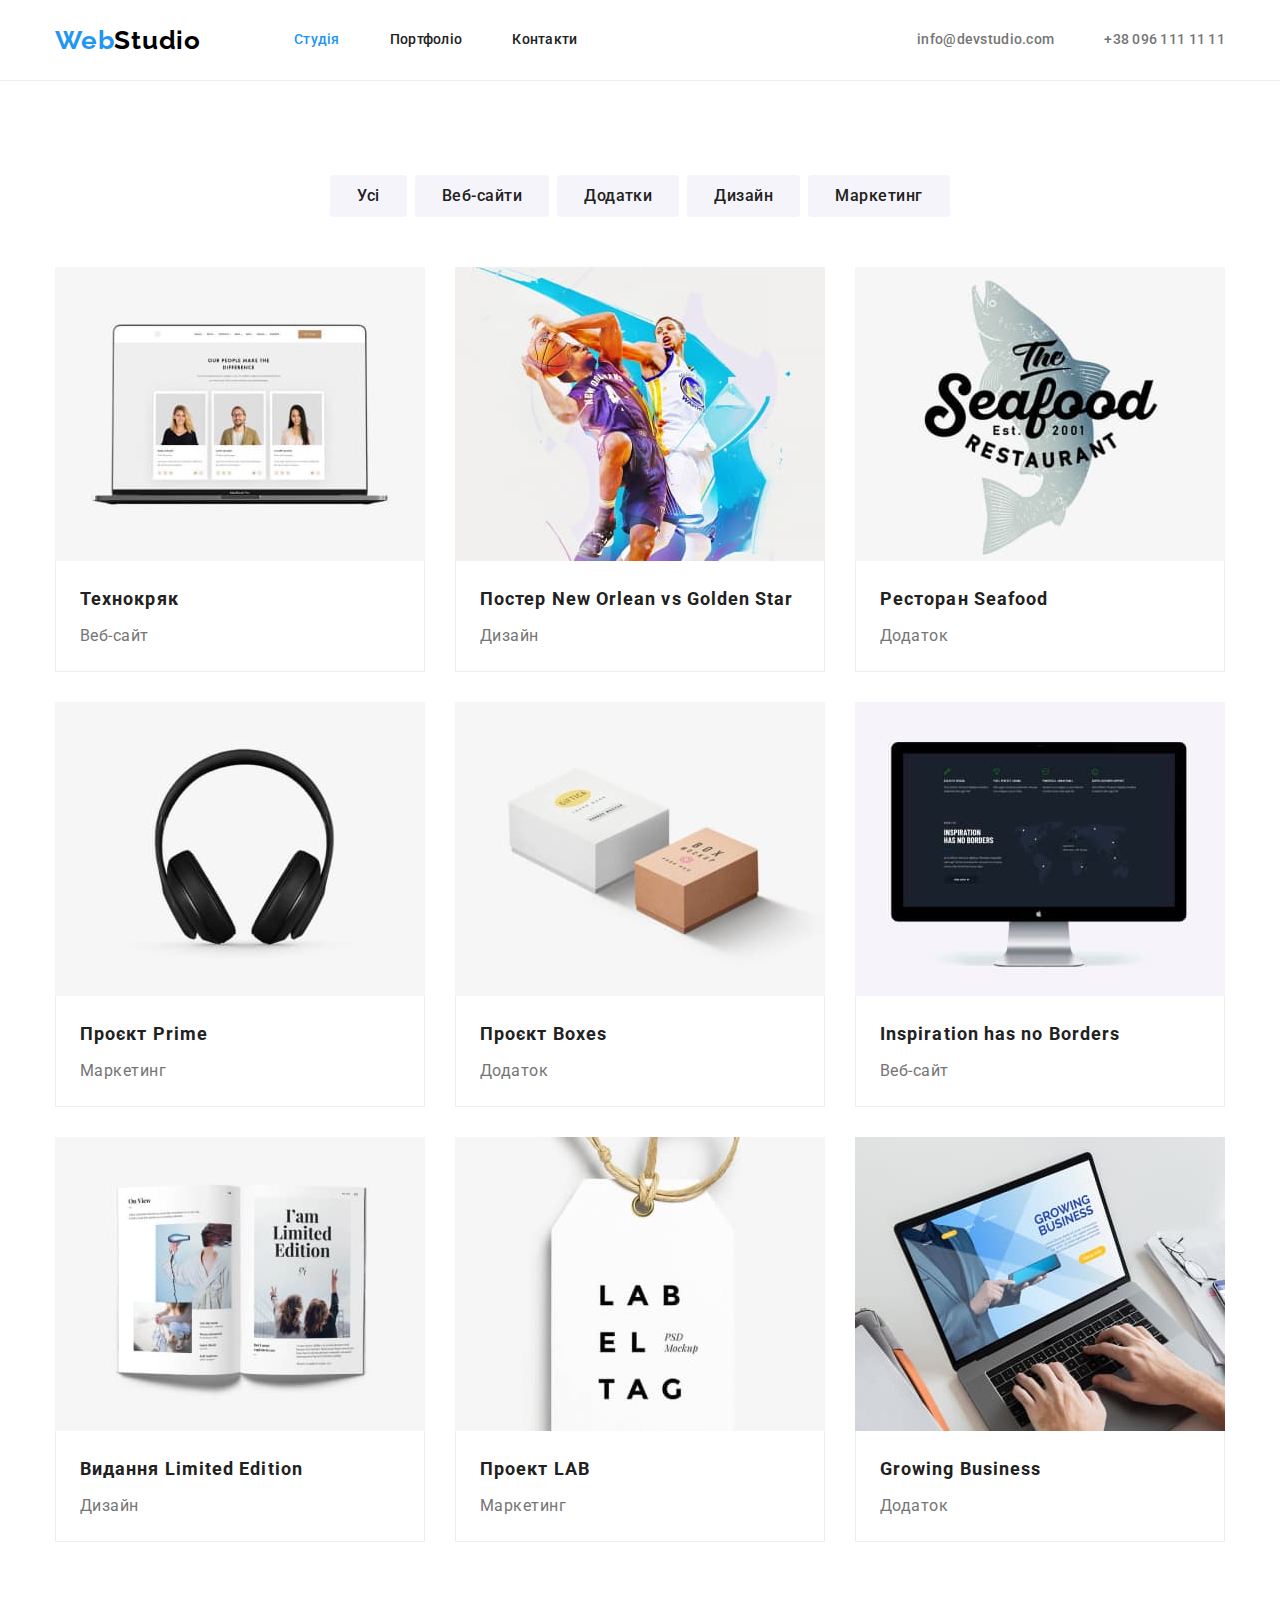
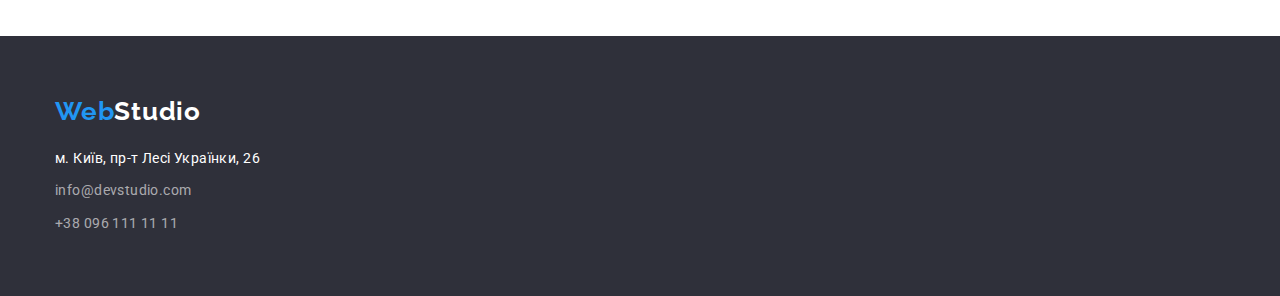
==== portfolio.html @ ccac1040 "start" ====
<!DOCTYPE html>
<html lang="uk">
    <head>
        <meta charset="UTF-8" />
        <meta http-equiv="X-UA-Compatible" content="IE=edge" />
        <meta name="viewport" content="width=device-width, initial-scale=1.0" />
        <title>Portfolio</title>
        <link rel="preconnect" href="https://fonts.googleapis.com" />
        <link rel="preconnect" href="https://fonts.gstatic.com" crossorigin />
        <link
            href="https://fonts.googleapis.com/css2?family=Raleway:wght@700&family=Roboto:wght@400;500;700&display=swap"
            rel="stylesheet"
        />
        <link
            rel="stylesheet"
            href="https://cdnjs.cloudflare.com/ajax/libs/modern-normalize/1.1.0/modern-normalize.min.css"
        />
        <link rel="stylesheet" href="./css/styles.css" />
    </head>

    <body>
        <!-- Шапка -->
        <header>
            <div class="container container-header">
                <a href="" class="logo"
                    ><span class="logo-first">Web</span>Studio</a
                >
                <nav>
                    <ul class="list container-navigation">
                        <li class="header-list">
                            <a href="./index.html" class="list-nav current"
                                >Студія</a
                            >
                        </li>
                        <li class="header-list">
                            <a href="./portfolio.html" class="list-nav"
                                >Портфоліо</a
                            >
                        </li>
                        <li class="header-list">
                            <a href="" class="list-nav">Контакти</a>
                        </li>
                    </ul>
                </nav>
                <ul class="list container-contacts">
                    <li class="header-list">
                        <a
                            href="mailto:info@devstudio.com"
                            class="header-contacts"
                            >info@devstudio.com</a
                        >
                    </li>
                    <li class="header-list">
                        <a href="tel:+380961111111" class="header-contacts"
                            >+38 096 111 11 11</a
                        >
                    </li>
                </ul>
            </div>
        </header>

        <main>
            <!-- Фільтр -->
            <section class="section">
                <div class="container">
                    <h1 class="visually-hidden">Portfolio</h1>
                    <ul class="list list-filtres">
                        <li class="filtres">
                            <button
                                type="button"
                                class="bg-filtres text-filtres"
                            >
                                Усі
                            </button>
                        </li>
                        <li class="filtres">
                            <button
                                type="button"
                                class="bg-filtres text-filtres"
                            >
                                Веб-сайти
                            </button>
                        </li>
                        <li class="filtres">
                            <button
                                type="button"
                                class="bg-filtres text-filtres"
                            >
                                Додатки
                            </button>
                        </li>
                        <li class="filtres">
                            <button
                                type="button"
                                class="bg-filtres text-filtres"
                            >
                                Дизайн
                            </button>
                        </li>
                        <li class="filtres">
                            <button
                                type="button"
                                class="bg-filtres text-filtres"
                            >
                                Маркетинг
                            </button>
                        </li>
                    </ul>

                    <!-- Проекти -->
                    <ul class="list projects-container">
                        <li class="projects">
                            <a href="">
                                <img
                                    src="./img/portfolio1.jpg"
                                    alt="екран ноутбука"
                                    width="370"
                                    height="294"
                                />
                                <div class="projects-text">
                                    <h2 class="caption-projects">Технокряк</h2>
                                    <p class="desk-projects">Веб-сайт</p>
                                </div>
                            </a>
                        </li>
                        <li class="projects">
                            <a href="">
                                <img
                                    src="./img/portfolio2.jpg"
                                    alt="баскетбол"
                                    width="370"
                                    height="294"
                                />
                                <div class="projects-text">
                                    <h2 class="caption-projects">
                                        Постер New Orlean vs Golden Star
                                    </h2>
                                    <p class="desk-projects">Дизайн</p>
                                </div>
                            </a>
                        </li>
                        <li class="projects">
                            <a href="">
                                <img
                                    src="./img/portfolio3.jpg"
                                    alt="логотип ресторану"
                                    width="370"
                                    height="294"
                                />
                                <div class="projects-text">
                                    <h2 class="caption-projects">
                                        Ресторан Seafood
                                    </h2>
                                    <p class="desk-projects">Додаток</p>
                                </div>
                            </a>
                        </li>
                        <li class="projects">
                            <a href="">
                                <img
                                    src="./img/portfolio4.jpg"
                                    alt="навушники"
                                    width="370"
                                    height="294"
                                />
                                <div class="projects-text">
                                    <h2 class="caption-projects">
                                        Проєкт Prime
                                    </h2>
                                    <p class="desk-projects">Маркетинг</p>
                                </div>
                            </a>
                        </li>
                        <li class="projects">
                            <a href="">
                                <img
                                    src="./img/portfolio5.jpg"
                                    alt="дві коробки"
                                    width="370"
                                    height="294"
                                />
                                <div class="projects-text">
                                    <h2 class="caption-projects">
                                        Проєкт Boxes
                                    </h2>
                                    <p class="desk-projects">Додаток</p>
                                </div>
                            </a>
                        </li>
                        <li class="projects">
                            <a href="">
                                <img
                                    src="./img/portfolio6.jpg"
                                    alt="монітор"
                                    width="370"
                                    height="294"
                                />
                                <div class="projects-text">
                                    <h2 class="caption-projects">
                                        Inspiration has no Borders
                                    </h2>
                                    <p class="desk-projects">Веб-сайт</p>
                                </div>
                            </a>
                        </li>
                        <li class="projects">
                            <a href="">
                                <img
                                    src="./img/portfolio7.jpg"
                                    alt="розкрита книга"
                                    width="370"
                                    height="294"
                                />
                                <div class="projects-text">
                                    <h2 class="caption-projects">
                                        Видання Limited Edition
                                    </h2>
                                    <p class="desk-projects">Дизайн</p>
                                </div>
                            </a>
                        </li>
                        <li class="projects">
                            <a href="">
                                <img
                                    src="./img/portfolio8.jpg"
                                    alt="лейба"
                                    width="370"
                                    height="294"
                                />
                                <div class="projects-text">
                                    <h2 class="caption-projects">Проект LAB</h2>
                                    <p class="desk-projects">Маркетинг</p>
                                </div>
                            </a>
                        </li>
                        <li class="projects">
                            <a href="">
                                <img
                                    src="./img/portfolio9.jpg"
                                    alt="людина печатає"
                                    width="370"
                                    height="294"
                                />
                                <div class="projects-text">
                                    <h2 class="caption-projects">
                                        Growing Business
                                    </h2>
                                    <p class="desk-projects">Додаток</p>
                                </div>
                            </a>
                        </li>
                    </ul>
                </div>
            </section>
        </main>

        <!-- Підвал -->
        <footer class="bg-footer">
            <div class="container">
                <a href="" class="logo-footer"
                    ><span class="logo-first">Web</span
                    ><span class="logo-second">Studio</span></a
                >
                <address>
                    <ul class="footer-container">
                        <li class="list-footer">
                            <a
                                href="https://goo.gl/maps/EUFR8AD1wJdvJYkh8"
                                target="_blank"
                                rel="noopener noreferrer nofollow"
                                class="footer-adress"
                                >м. Київ, пр-т Лесі Українки, 26</a
                            >
                        </li>
                        <li class="list-footer">
                            <a
                                href="mailto:info@devstudio.com"
                                class="footer-contacts"
                                >info@devstudio.com</a
                            >
                        </li>
                        <li class="list-footer">
                            <a href="tel:+380961111111" class="footer-contacts"
                                >+38 096 111 11 11</a
                            >
                        </li>
                    </ul>
                </address>
            </div>
        </footer>
    </body>
</html>
---- css/styles.css ----
:root {
    --primary-text-color: #212121;
    --secondary-text-color: #757575;
    --third-text-color: #ffffff;
    --footer-text-color: rgba(255, 255, 255, 0.6);
    --accent-color: #2196f3;
    --black-color: #000000;
}
.outline {
    outline: 1px solid red;
}

/* Start Studio page */
body {
    font-family: "Roboto", sans-serif;
    color: var(--primary-text-color);
}
.container {
    width: 1200px;

    padding-left: 15px;
    padding-right: 15px;
    margin: 0 auto;
}
/* Шапка */
header {
    border-bottom: 1px solid #ececec;
}
.container-header {
    display: flex;
    align-items: center;
}
.list {
    margin: 0;
    padding: 0;
    list-style-type: none;
}
.logo {
    color: var(--black-color);
    font-family: "Raleway", sans-serif;
    font-weight: 700;
    font-size: 26px;
    line-height: 1.19;
    letter-spacing: 0.03em;
    text-decoration: none;
    margin-right: 93px;
}
.logo-first {
    color: var(--accent-color);
}
.container-navigation {
    display: flex;
}

.list-nav {
    font-weight: 500;
    font-size: 14px;
    line-height: 1.14;
    letter-spacing: 0.02em;

    display: block;
    padding-top: 32px;
    padding-bottom: 32px;
}
.header-list {
    list-style-type: none;
}
.header-list + .header-list {
    margin-left: 50px;
}
.list-nav {
    color: var(--primary-text-color);
    text-decoration: none;
}
.list-nav:hover,
.list-nav:focus {
    color: var(--accent-color);
}
.list-nav.current {
    color: var(--accent-color);
}

.container-contacts {
    display: flex;
    margin-left: auto;
}
.header-contacts {
    color: var(--secondary-text-color);
    font-weight: 500;
    font-size: 14px;
    line-height: 1.14;
    letter-spacing: 0.02em;
    text-decoration: none;

    display: block;
    padding-top: 32px;
    padding-bottom: 32px;
}
.header-contacts:hover,
.header-contacts:focus {
    color: var(--accent-color);
}
.header-contacts + .header-contacts {
    margin-right: 50px;
}

/* Герой */
.hero {
    background-color: #2f303a;
    text-align: center;
    padding-top: 200px;
    padding-bottom: 200px;
}
.title {
    color: var(--third-text-color);
    font-weight: 900;
    font-size: 44px;
    line-height: 1.36;
    text-align: center;
    letter-spacing: 0.06em;
    text-transform: uppercase;
    width: 696px;
    margin: 0 auto;
}
.button {
    background-color: var(--accent-color);
    color: var(--third-text-color);
    font-weight: 700;
    font-size: 16px;
    line-height: 1.87;
    text-align: center;
    letter-spacing: 0.06em;
    border-color: transparent;
    border-radius: 4px;
    min-width: 216px;
    padding: 10px 32px;
    text-align: center;
    margin-top: 30px;
}
.button:hover,
.button:focus {
    background-color: #188ce8;
    color: var(--third-text-color);
}

/* Особливості */
.section {
    padding-top: 94px;
    padding-bottom: 94px;
}
.section.no-padding {
    padding-top: 0;
}
.container-features {
    display: flex;
}

.features {
    list-style-type: none;
    flex-basis: 270px;
}
.features + .features {
    margin-left: 30px;
}
.caption-features {
    color: var(--primary-text-color);
    font-weight: 700;
    font-size: 14px;
    line-height: 1.14;
    letter-spacing: 0.03em;
    text-transform: uppercase;
    margin-top: 0;
    margin-bottom: 10;
}
.text-features {
    color: var(--secondary-text-color);
    font-size: 14px;
    line-height: 1.71;
    letter-spacing: 0.03em;
    margin: 0;
}

/* Чим ми займаємося  */
img {
    display: block;
    max-width: 100%;
    height: auto;
}
.caption {
    color: var(--primary-text-color);
    font-weight: 700;
    font-size: 36px;
    line-height: 1.16;
    text-align: center;
    letter-spacing: 0.03em;
    margin-top: 0;
    margin-bottom: 50px;
}
.image-container {
    display: flex;
    gap: 30px;
    padding: 0;
    margin: 0;
}
.image {
    list-style-type: none;
}

/* Наша команда */
.bg-team {
    background-color: #f5f4fa;
}
.card-team {
    background-color: var(--third-text-color);
    list-style-type: none;
    width: 270px;
}
.team-container {
    display: flex;
    gap: 30px;
    padding-right: 0;
    padding-left: 0;
    margin: 0;
}
.team-text {
    padding: 30px 10px;
}
.name-team {
    color: var(--primary-text-color);
    font-weight: 500;
    font-size: 16px;
    line-height: 1.18;
    text-align: center;
    letter-spacing: 0.03em;
    margin: 0;
    margin-bottom: 10px;
}
.desk-team {
    color: var(--secondary-text-color);
    font-size: 16px;
    line-height: 1.18;
    text-align: center;
    letter-spacing: 0.03em;
    margin: 0;
}

/* Підвал */
.bg-footer {
    background-color: #2f303a;
    padding-top: 60px;
    padding-bottom: 60px;
}

.logo-footer {
    color: var(--black-color);
    font-family: "Raleway", sans-serif;
    font-weight: 700;
    font-size: 26px;
    line-height: 1.19;
    letter-spacing: 0.03em;
    text-decoration: none;
}
.logo-first {
    color: var(--accent-color);
}
.logo-second {
    color: var(--third-text-color);
}
address {
    margin-top: 20px;
}
.footer-container {
    padding-left: 0;
    margin: 0;
}
.footer-adress {
    color: var(--third-text-color);
    font-style: normal;
    font-size: 14px;
    line-height: 1.71;
    letter-spacing: 0.03em;
}
.footer-adress:hover,
.footer-adress:focus {
    color: var(--accent-color);
}
.footer-contacts {
    color: var(--footer-text-color);
    font-style: normal;
    font-size: 14px;
    line-height: 1.71;
    letter-spacing: 0.03em;
    text-decoration: none;
}
.footer-contacts:hover,
.footer-contacts:focus {
    color: var(--accent-color);
}
.list-footer {
    list-style-type: none;
}
.list-footer:not(:first-child) {
    margin-top: 9px;
}
/* Finish Studio page */

/* Start Portfolio page */
button {
    cursor: pointer;
}
/* Фільтр */
.visually-hidden {
    position: absolute;
    white-space: nowrap;
    width: 1px;
    height: 1px;
    overflow: hidden;
    border: 0;
    padding: 0;
    clip: rect(0 0 0 0);
    clip-path: inset(50%);
    margin: -1px;
}
.list-filtres {
    margin-bottom: 50px;
    display: flex;
    justify-content: center;
}
.filtres {
    list-style-type: none;
}
.filtres + .filtres {
    margin-left: 8px;
}
.bg-filtres {
    background-color: rgba(245, 244, 250, 1);
    color: var(--primary-text-color);
}
.bg-filtres:hover,
.bg-filtres:focus {
    background-color: var(--accent-color);
    color: var(--third-text-color);
}
.text-filtres {
    color: var(--primary-text-color);
    font-weight: 500;
    font-size: 16px;
    font-family: inherit;
    line-height: 1.62;
    letter-spacing: 0.03em;
    border-color: transparent;
    border-radius: 4px;
    padding: 6px 25px;
}
/* Проекти */
.projects-container {
    display: flex;
    flex-wrap: wrap;
    gap: 30px;
}
.projects {
    list-style-type: none;
}
.projects-text {
    padding: 20px 24px;
    border-right: 1px solid #eeeeee;
    border-bottom: 1px solid #eeeeee;
    border-left: 1px solid #eeeeee;
}
.caption-projects {
    color: var(--primary-text-color);
    font-weight: 700;
    font-size: 18px;
    line-height: 2;
    letter-spacing: 0.06em;
    margin: 0;
    margin-bottom: 4px;
}
.desk-projects {
    color: var(--secondary-text-color);
    font-size: 16px;
    line-height: 1.87;
    letter-spacing: 0.03em;
    margin: 0;
}
a {
    text-decoration: none;
}

/* Finish Portfolio page */
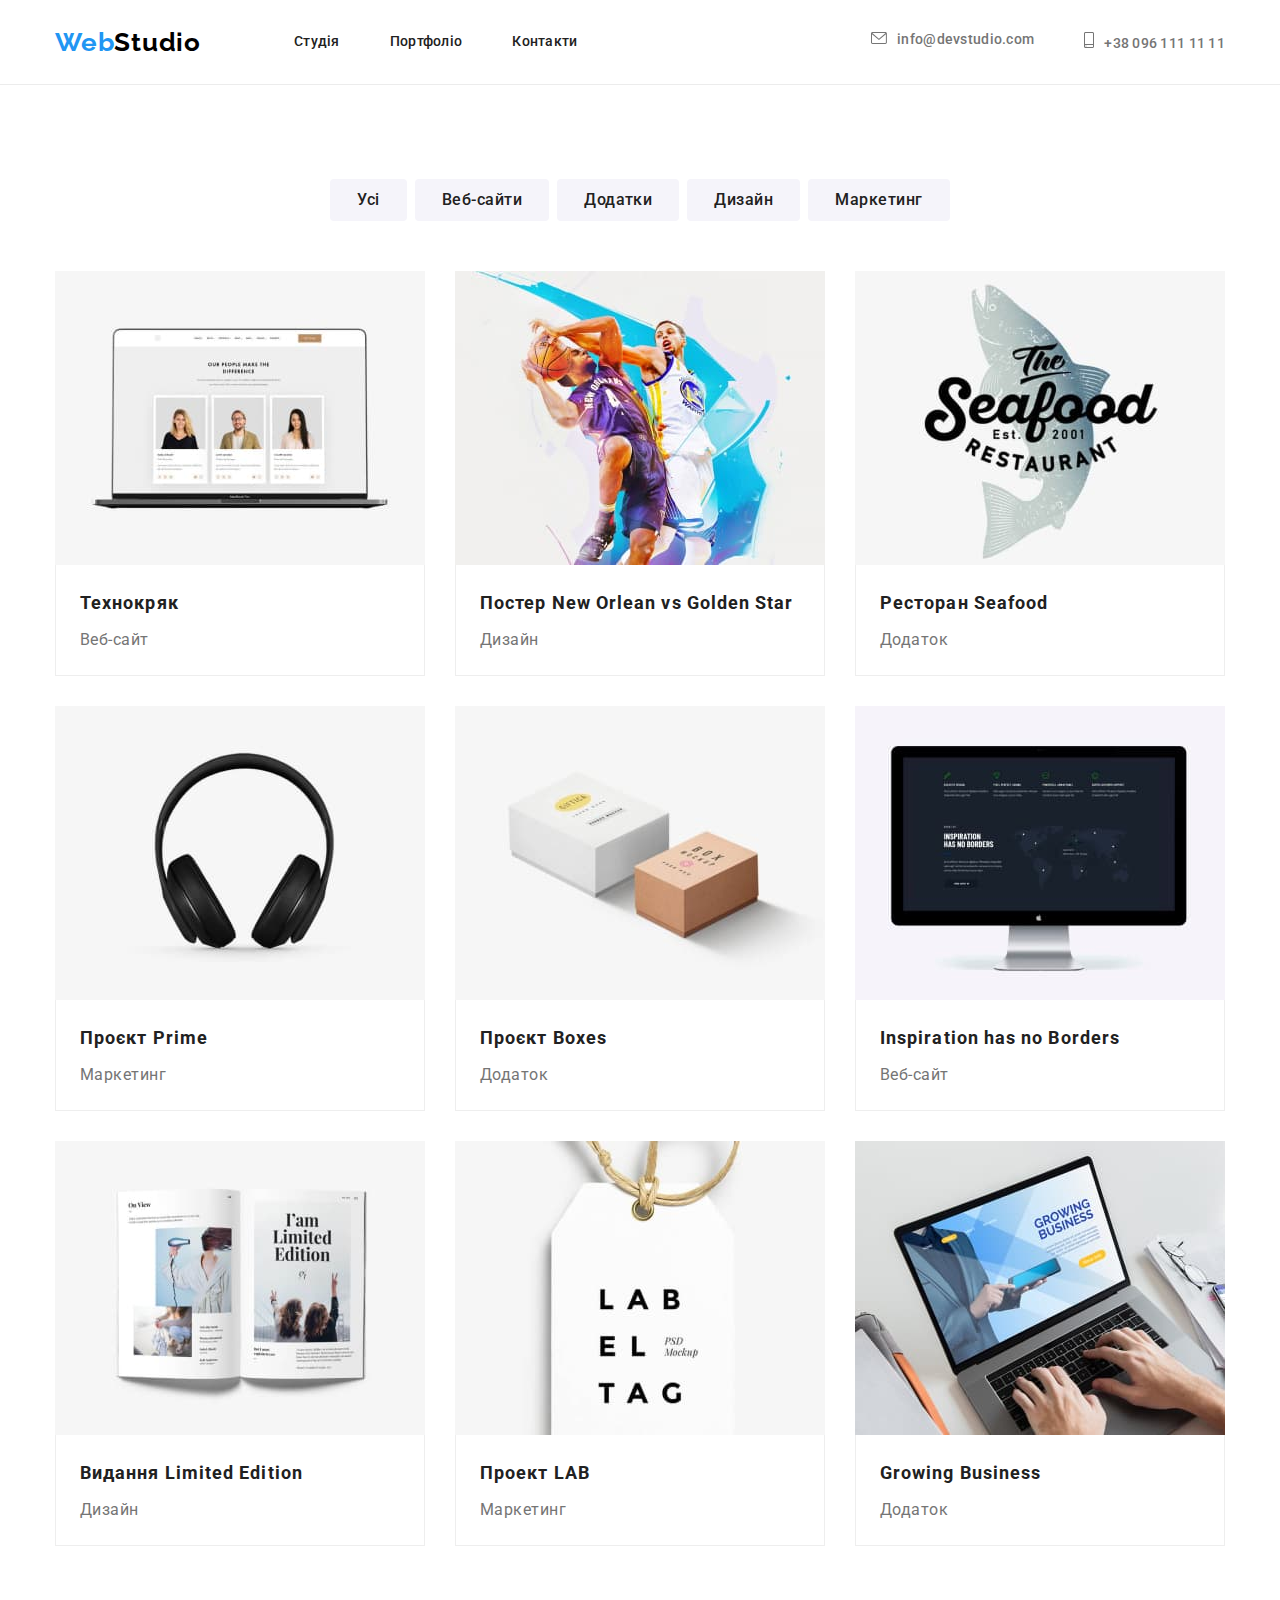
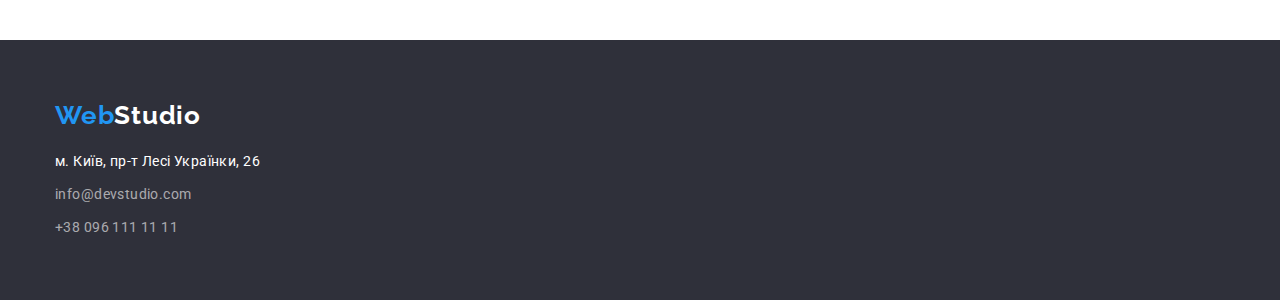
==== commit 179df624: "add icons for header and clients" ====
--- a/portfolio.html
+++ b/portfolio.html
@@ -47,13 +47,21 @@
                         <a
                             href="mailto:info@devstudio.com"
                             class="header-contacts"
-                            >info@devstudio.com</a
-                        >
+                            ><svg class="header-items" width="16" height="12">
+                                <use
+                                    href="./img/icons.svg#icon-envelope"
+                                ></use></svg
+                            >info@devstudio.com
+                        </a>
                     </li>
                     <li class="header-list">
                         <a href="tel:+380961111111" class="header-contacts"
-                            >+38 096 111 11 11</a
-                        >
+                            ><svg class="header-items" width="10" height="16">
+                                <use
+                                    href="./img/icons.svg#icon-smartphone"
+                                ></use></svg
+                            >+38 096 111 11 11
+                        </a>
                     </li>
                 </ul>
             </div>
--- a/css/styles.css
+++ b/css/styles.css
@@ -5,6 +5,8 @@
     --footer-text-color: rgba(255, 255, 255, 0.6);
     --accent-color: #2196f3;
     --black-color: #000000;
+    --icons-color: #afb1b8;
+    --features-color: #f5f4fa;
 }
 .outline {
     outline: 1px solid red;
@@ -61,6 +63,9 @@
     display: block;
     padding-top: 32px;
     padding-bottom: 32px;
+
+    color: var(--primary-text-color);
+    text-decoration: none;
 }
 .header-list {
     list-style-type: none;
@@ -68,15 +73,12 @@
 .header-list + .header-list {
     margin-left: 50px;
 }
-.list-nav {
-    color: var(--primary-text-color);
-    text-decoration: none;
-}
+
 .list-nav:hover,
 .list-nav:focus {
     color: var(--accent-color);
 }
-.list-nav.current {
+.list-nav .current {
     color: var(--accent-color);
 }
 
@@ -84,8 +86,8 @@
     display: flex;
     margin-left: auto;
 }
+
 .header-contacts {
-    color: var(--secondary-text-color);
     font-weight: 500;
     font-size: 14px;
     line-height: 1.14;
@@ -95,10 +97,17 @@
     display: block;
     padding-top: 32px;
     padding-bottom: 32px;
+    align-items: center;
+    justify-content: center;
+    color: var(--secondary-text-color);
 }
 .header-contacts:hover,
 .header-contacts:focus {
     color: var(--accent-color);
+}
+.header-items {
+    margin-right: 10px;
+    fill: currentColor;
 }
 .header-contacts + .header-contacts {
     margin-right: 50px;
@@ -110,6 +119,15 @@
     text-align: center;
     padding-top: 200px;
     padding-bottom: 200px;
+    background-image: linear-gradient(
+            rgba(47, 48, 58, 0.4),
+            rgba(47, 48, 58, 0.4)
+        ),
+        url(../img/hero_bg.jpg);
+    background-repeat: no-repeat;
+    background-position: center;
+    background-size: cover;
+    flex-grow: 1;
 }
 .title {
     color: var(--third-text-color);
@@ -162,6 +180,16 @@
 .features + .features {
     margin-left: 30px;
 }
+.container-icon-features {
+    margin-bottom: 30px;
+    width: 270px;
+    height: 120px;
+    border-radius: 4px;
+    display: flex;
+    align-items: center;
+    justify-content: center;
+    background-color: var(--features-color);
+}
 .caption-features {
     color: var(--primary-text-color);
     font-weight: 700;
@@ -214,6 +242,10 @@
     background-color: var(--third-text-color);
     list-style-type: none;
     width: 270px;
+    width: calc((100% - 90px) / 4);
+    box-shadow: 0px 1px 3px rgba(0, 0, 0, 0.12), 0px 1px 1px rgba(0, 0, 0, 0.14),
+        0px 2px 1px rgba(0, 0, 0, 0.2);
+    border-radius: 0px 0px 4px 4px;
 }
 .team-container {
     display: flex;
@@ -242,6 +274,65 @@
     text-align: center;
     letter-spacing: 0.03em;
     margin: 0;
+    padding-bottom: 16px;
+}
+.container-soc-link {
+    display: flex;
+    justify-content: center;
+    gap: 10px;
+    padding-left: 0;
+}
+.list-soc-link {
+    list-style-type: none;
+}
+.team-soc-link {
+    width: 44px;
+    height: 44px;
+    border-radius: 50%;
+    background-color: var(--third-text-color);
+    display: flex;
+    align-items: center;
+    justify-content: center;
+    color: var(--icons-color);
+}
+.team-soc-link:hover,
+.team-soc-link:focus {
+    background-color: var(--accent-color);
+    color: var(--third-text-color);
+}
+.team-soc-icon {
+    fill: currentColor;
+}
+
+/* Постійні клієнти */
+.clients {
+    display: flex;
+    padding-left: 0;
+    margin: 0;
+    justify-content: center;
+    align-items: center;
+    gap: 30px;
+}
+.list-clients {
+    list-style-type: none;
+}
+
+.logo-clients {
+    display: flex;
+    width: 170px;
+    height: 92px;
+    border: 1px solid;
+    border-radius: 4px;
+    color: var(--icons-color);
+    align-items: center;
+    justify-content: center;
+}
+.logo-clients:hover,
+.logo-clients:focus {
+    color: var(--accent-color);
+}
+.logo-clients-item {
+    fill: currentColor;
 }
 
 /* Підвал */
@@ -340,6 +431,8 @@
 .bg-filtres:focus {
     background-color: var(--accent-color);
     color: var(--third-text-color);
+    box-shadow: 0px 3px 1px rgba(0, 0, 0, 0.1), 0px 1px 2px rgba(0, 0, 0, 0.08),
+        0px 2px 2px rgba(0, 0, 0, 0.12);
 }
 .text-filtres {
     color: var(--primary-text-color);
@@ -360,6 +453,12 @@
 }
 .projects {
     list-style-type: none;
+    width: calc((100% - 60px) / 3);
+}
+.projects:hover,
+.projects:focus {
+    box-shadow: 0px 1px 1px rgba(0, 0, 0, 0.12), 0px 4px 4px rgba(0, 0, 0, 0.06),
+        1px 4px 6px rgba(0, 0, 0, 0.16);
 }
 .projects-text {
     padding: 20px 24px;
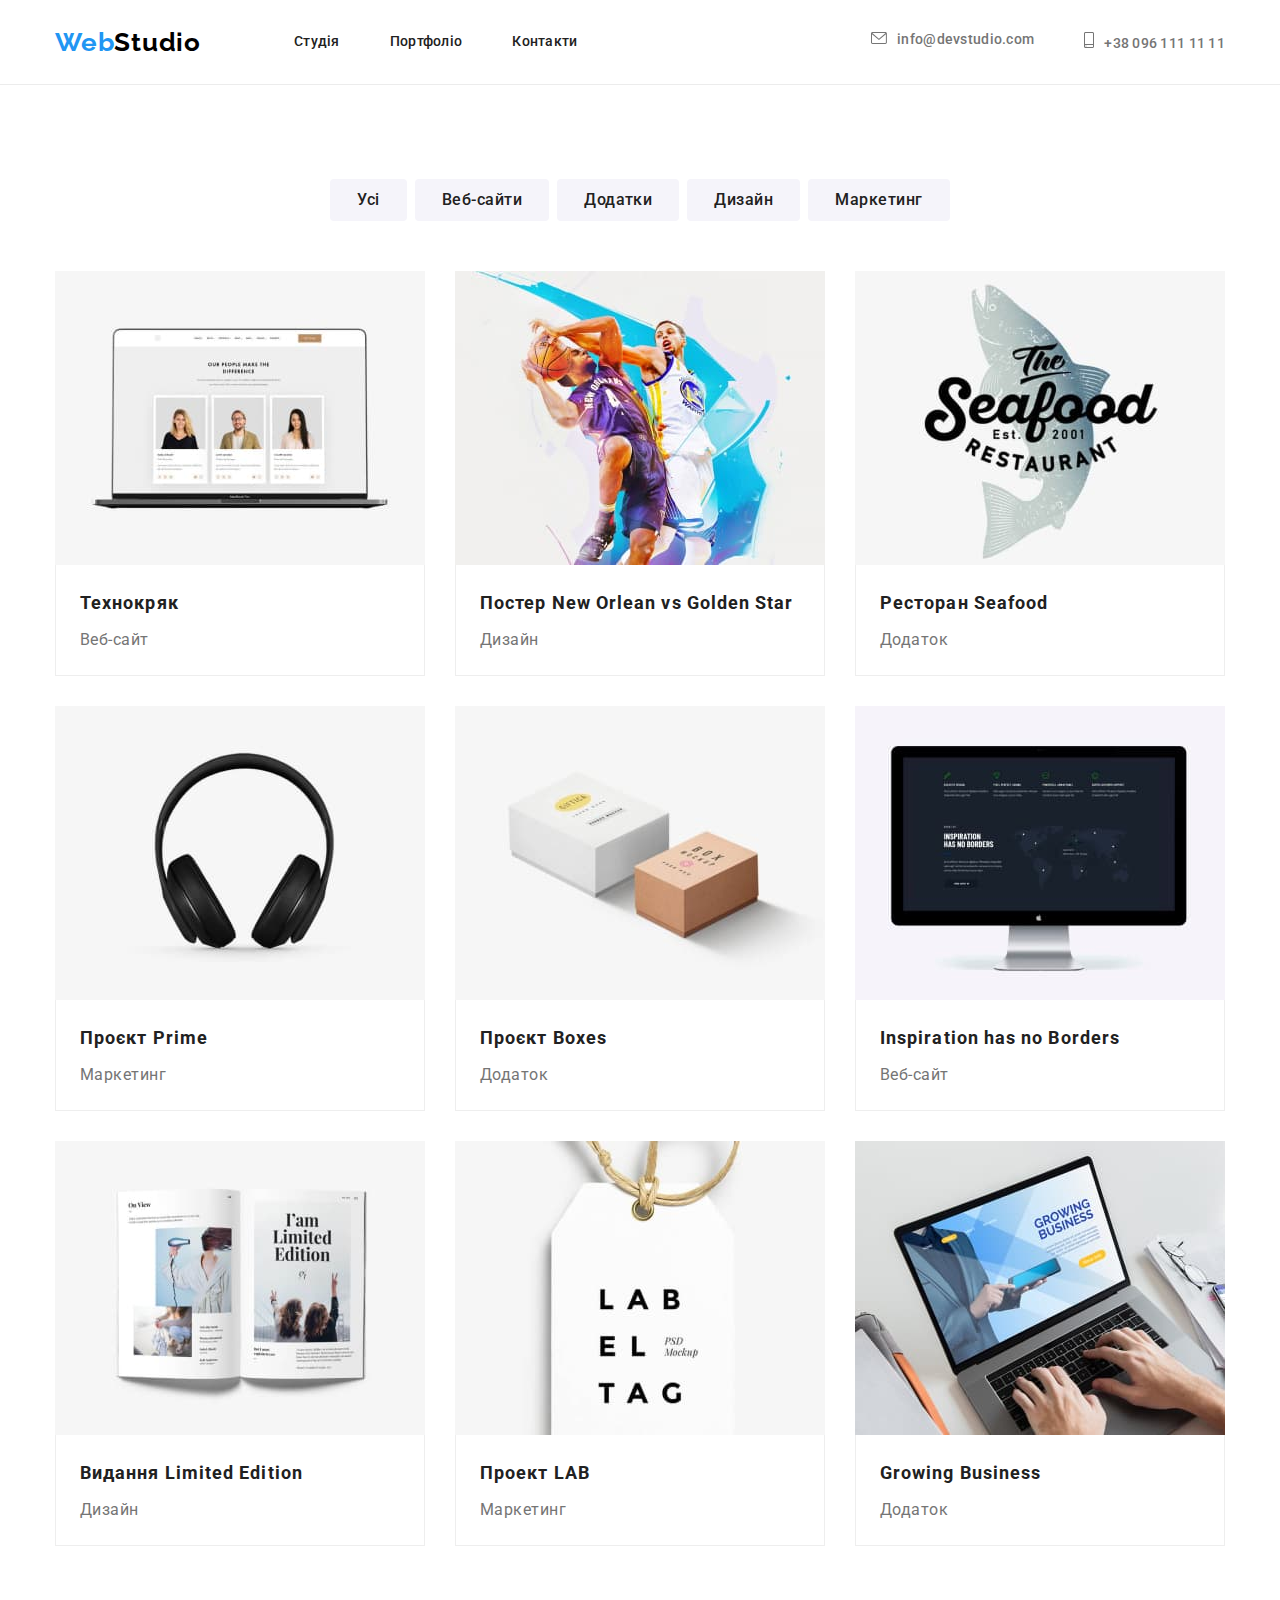
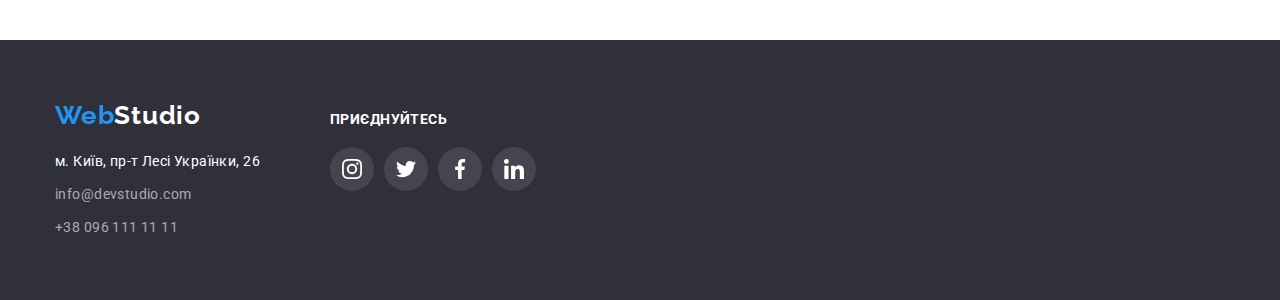
==== commit e0d60604: "finish" ====
--- a/portfolio.html
+++ b/portfolio.html
@@ -264,36 +264,97 @@
 
         <!-- Підвал -->
         <footer class="bg-footer">
-            <div class="container">
-                <a href="" class="logo-footer"
-                    ><span class="logo-first">Web</span
-                    ><span class="logo-second">Studio</span></a
-                >
-                <address>
-                    <ul class="footer-container">
-                        <li class="list-footer">
-                            <a
-                                href="https://goo.gl/maps/EUFR8AD1wJdvJYkh8"
-                                target="_blank"
-                                rel="noopener noreferrer nofollow"
-                                class="footer-adress"
-                                >м. Київ, пр-т Лесі Українки, 26</a
-                            >
-                        </li>
-                        <li class="list-footer">
-                            <a
-                                href="mailto:info@devstudio.com"
-                                class="footer-contacts"
-                                >info@devstudio.com</a
-                            >
-                        </li>
-                        <li class="list-footer">
-                            <a href="tel:+380961111111" class="footer-contacts"
-                                >+38 096 111 11 11</a
-                            >
+            <div class="container footer-general-container">
+                <div class="adress-container">
+                    <a href="" class="logo-footer"
+                        ><span class="logo-first">Web</span
+                        ><span class="logo-second">Studio</span></a
+                    >
+                    <address>
+                        <ul class="footer-container">
+                            <li class="list-footer">
+                                <a
+                                    href="https://goo.gl/maps/EUFR8AD1wJdvJYkh8"
+                                    target="_blank"
+                                    rel="noopener noreferrer nofollow"
+                                    class="footer-adress"
+                                    >м. Київ, пр-т Лесі Українки, 26</a
+                                >
+                            </li>
+                            <li class="list-footer">
+                                <a
+                                    href="mailto:info@devstudio.com"
+                                    class="footer-contacts"
+                                    >info@devstudio.com</a
+                                >
+                            </li>
+                            <li class="list-footer">
+                                <a
+                                    href="tel:+380961111111"
+                                    class="footer-contacts"
+                                    >+38 096 111 11 11</a
+                                >
+                            </li>
+                        </ul>
+                    </address>
+                </div>
+                <div class="connect-container">
+                    <h3 class="connect-caption">приєднуйтесь</h3>
+                    <ul class="list-footer container-connect-item">
+                        <li>
+                            <a href="" class="connect-link">
+                                <svg
+                                    class="connect-item"
+                                    width="20"
+                                    height="20"
+                                >
+                                    <use
+                                        href="./img/icons.svg#icon-instagram"
+                                    ></use>
+                                </svg>
+                            </a>
+                        </li>
+                        <li>
+                            <a href="" class="connect-link">
+                                <svg
+                                    class="connect-item"
+                                    width="20"
+                                    height="20"
+                                >
+                                    <use
+                                        href="./img/icons.svg#icon-twitter"
+                                    ></use>
+                                </svg>
+                            </a>
+                        </li>
+                        <li>
+                            <a href="" class="connect-link">
+                                <svg
+                                    class="connect-item"
+                                    width="20"
+                                    height="20"
+                                >
+                                    <use
+                                        href="./img/icons.svg#icon-facebook"
+                                    ></use>
+                                </svg>
+                            </a>
+                        </li>
+                        <li>
+                            <a href="" class="connect-link">
+                                <svg
+                                    class="connect-item"
+                                    width="20"
+                                    height="20"
+                                >
+                                    <use
+                                        href="./img/icons.svg#icon-linkedin"
+                                    ></use>
+                                </svg>
+                            </a>
                         </li>
                     </ul>
-                </address>
+                </div>
             </div>
         </footer>
     </body>
--- a/css/styles.css
+++ b/css/styles.css
@@ -341,6 +341,10 @@
     padding-top: 60px;
     padding-bottom: 60px;
 }
+.footer-general-container {
+    display: flex;
+    align-items: baseline;
+}
 
 .logo-footer {
     color: var(--black-color);
@@ -360,6 +364,9 @@
 address {
     margin-top: 20px;
 }
+.adress-container {
+    display: block;
+}
 .footer-container {
     padding-left: 0;
     margin: 0;
@@ -393,6 +400,44 @@
 .list-footer:not(:first-child) {
     margin-top: 9px;
 }
+.connect-container {
+    margin-left: 70px;
+}
+.container-connect-item {
+    display: flex;
+    padding-left: 0;
+    gap: 10px;
+}
+.connect-caption {
+    font-family: "Roboto";
+    font-style: normal;
+    font-weight: 700;
+    font-size: 14px;
+    line-height: 1.14;
+    letter-spacing: 0.03em;
+    text-transform: uppercase;
+    color: var(--third-text-color);
+    margin-top: 0;
+    margin-bottom: 20px;
+}
+.connect-link {
+    width: 44px;
+    height: 44px;
+    border-radius: 50%;
+    background-color: rgba(255, 255, 255, 0.1);
+    display: flex;
+    align-items: center;
+    justify-content: center;
+    color: var(--third-text-color);
+}
+.connect-link:hover,
+.connect-link:focus {
+    background-color: var(--accent-color);
+}
+.connect-item {
+    fill: currentColor;
+}
+
 /* Finish Studio page */
 
 /* Start Portfolio page */
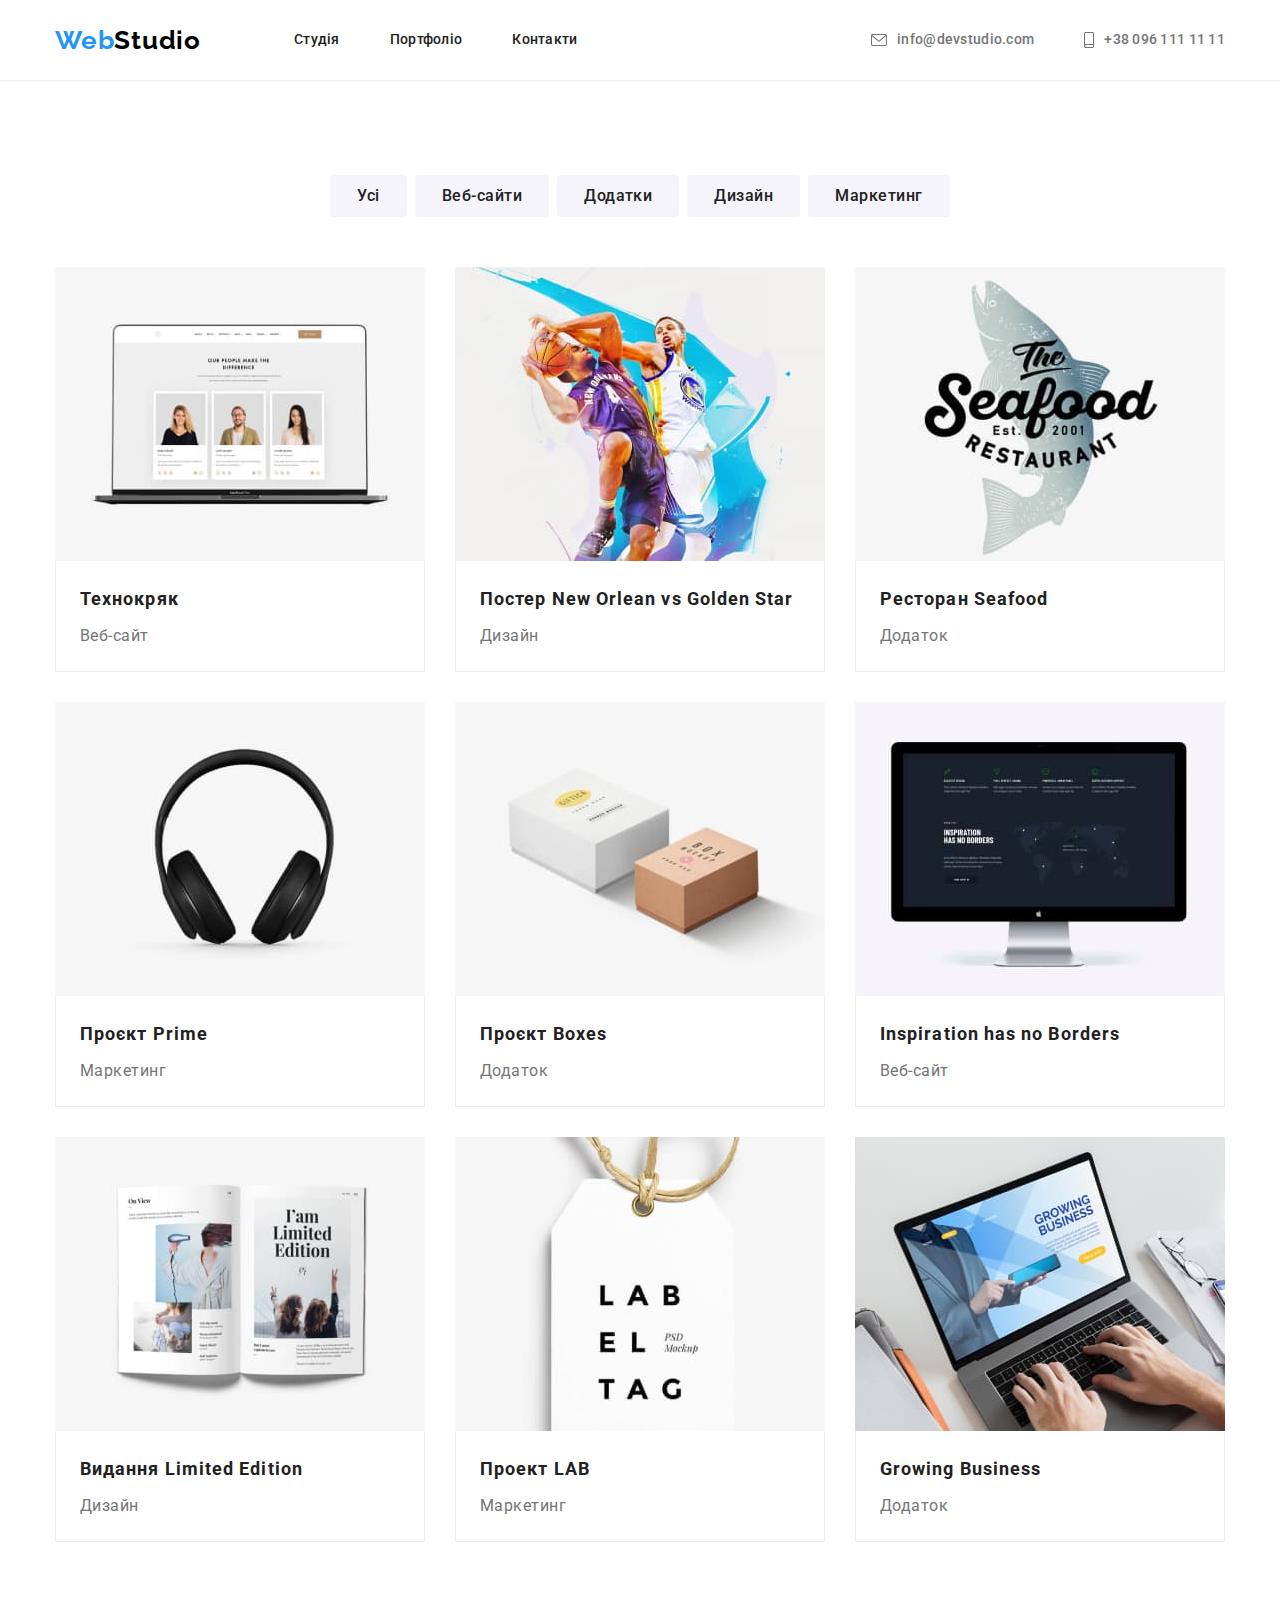
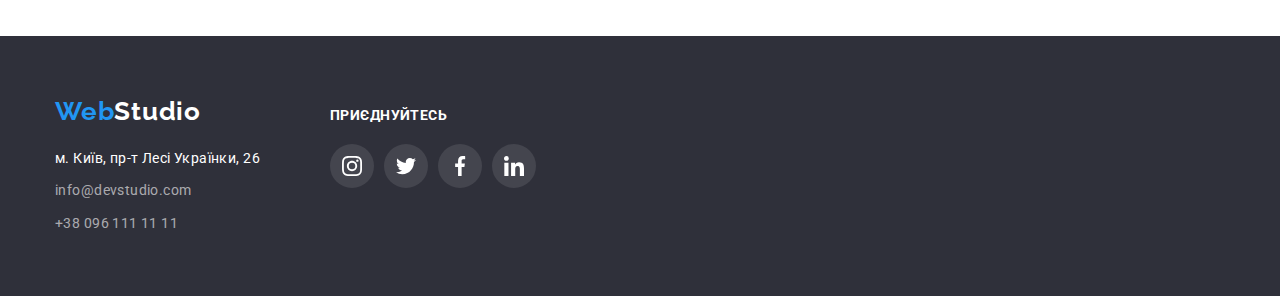
==== commit 0f3b5814: "correction" ====
--- a/portfolio.html
+++ b/portfolio.html
@@ -118,7 +118,7 @@
                     <!-- Проекти -->
                     <ul class="list projects-container">
                         <li class="projects">
-                            <a href="">
+                            <a href="" class="projects-link">
                                 <img
                                     src="./img/portfolio1.jpg"
                                     alt="екран ноутбука"
@@ -132,7 +132,7 @@
                             </a>
                         </li>
                         <li class="projects">
-                            <a href="">
+                            <a href="" class="projects-link">
                                 <img
                                     src="./img/portfolio2.jpg"
                                     alt="баскетбол"
@@ -148,7 +148,7 @@
                             </a>
                         </li>
                         <li class="projects">
-                            <a href="">
+                            <a href="" class="projects-link">
                                 <img
                                     src="./img/portfolio3.jpg"
                                     alt="логотип ресторану"
@@ -164,7 +164,7 @@
                             </a>
                         </li>
                         <li class="projects">
-                            <a href="">
+                            <a href="" class="projects-link">
                                 <img
                                     src="./img/portfolio4.jpg"
                                     alt="навушники"
@@ -180,7 +180,7 @@
                             </a>
                         </li>
                         <li class="projects">
-                            <a href="">
+                            <a href="" class="projects-link">
                                 <img
                                     src="./img/portfolio5.jpg"
                                     alt="дві коробки"
@@ -196,7 +196,7 @@
                             </a>
                         </li>
                         <li class="projects">
-                            <a href="">
+                            <a href="" class="projects-link">
                                 <img
                                     src="./img/portfolio6.jpg"
                                     alt="монітор"
@@ -212,7 +212,7 @@
                             </a>
                         </li>
                         <li class="projects">
-                            <a href="">
+                            <a href="" class="projects-link">
                                 <img
                                     src="./img/portfolio7.jpg"
                                     alt="розкрита книга"
@@ -228,7 +228,7 @@
                             </a>
                         </li>
                         <li class="projects">
-                            <a href="">
+                            <a href="" class="projects-link">
                                 <img
                                     src="./img/portfolio8.jpg"
                                     alt="лейба"
@@ -242,7 +242,7 @@
                             </a>
                         </li>
                         <li class="projects">
-                            <a href="">
+                            <a href="" class="projects-link">
                                 <img
                                     src="./img/portfolio9.jpg"
                                     alt="людина печатає"
--- a/css/styles.css
+++ b/css/styles.css
@@ -94,7 +94,7 @@
     letter-spacing: 0.02em;
     text-decoration: none;
 
-    display: block;
+    display: flex;
     padding-top: 32px;
     padding-bottom: 32px;
     align-items: center;
@@ -115,7 +115,9 @@
 
 /* Герой */
 .hero {
-    background-color: #2f303a;
+    max-width: 1600px;
+    margin: 0 auto;
+    background-color: #c4c4c4;
     text-align: center;
     padding-top: 200px;
     padding-bottom: 200px;
@@ -127,7 +129,6 @@
     background-repeat: no-repeat;
     background-position: center;
     background-size: cover;
-    flex-grow: 1;
 }
 .title {
     color: var(--third-text-color);
@@ -154,6 +155,7 @@
     padding: 10px 32px;
     text-align: center;
     margin-top: 30px;
+    box-shadow: 0px 4px 4px rgba(0, 0, 0, 0.15);
 }
 .button:hover,
 .button:focus {
@@ -500,8 +502,11 @@
     list-style-type: none;
     width: calc((100% - 60px) / 3);
 }
-.projects:hover,
-.projects:focus {
+.projects-link {
+    display: block;
+}
+.projects-link:hover,
+.projects-link:focus {
     box-shadow: 0px 1px 1px rgba(0, 0, 0, 0.12), 0px 4px 4px rgba(0, 0, 0, 0.06),
         1px 4px 6px rgba(0, 0, 0, 0.16);
 }
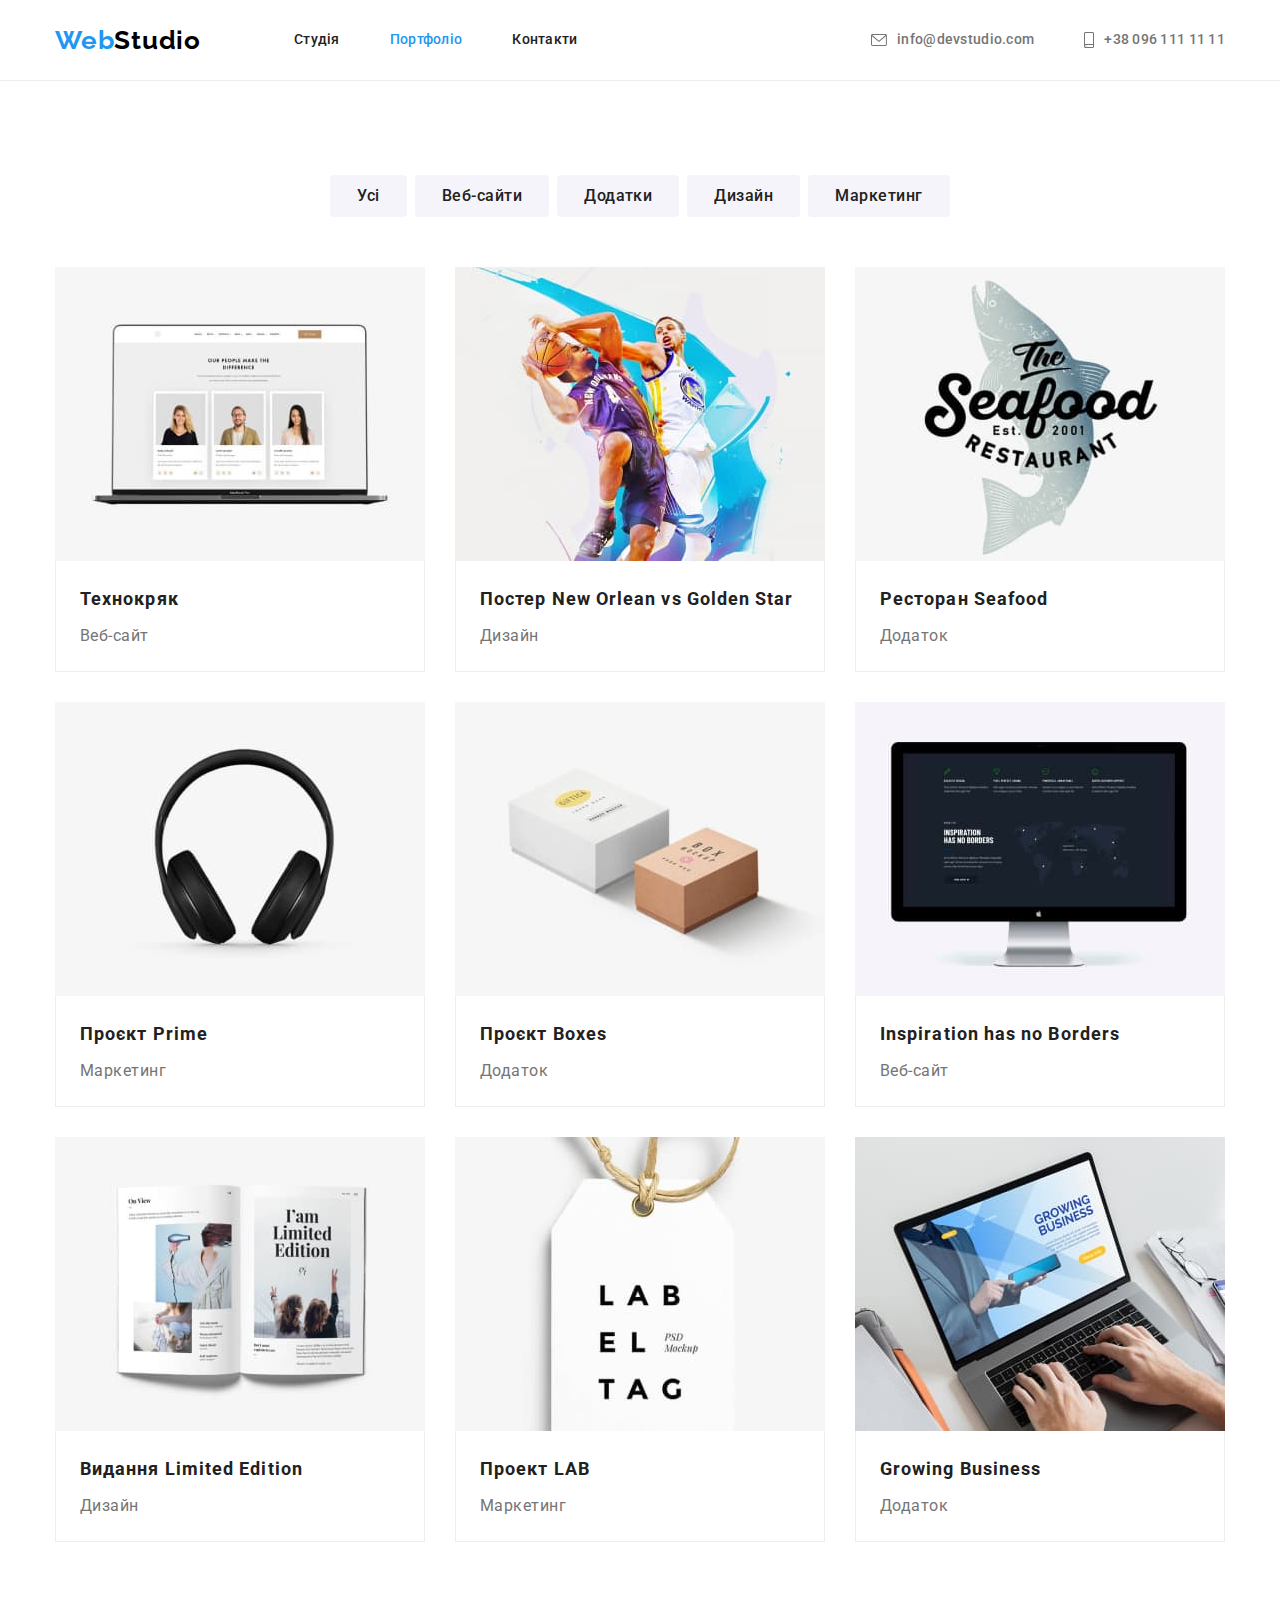
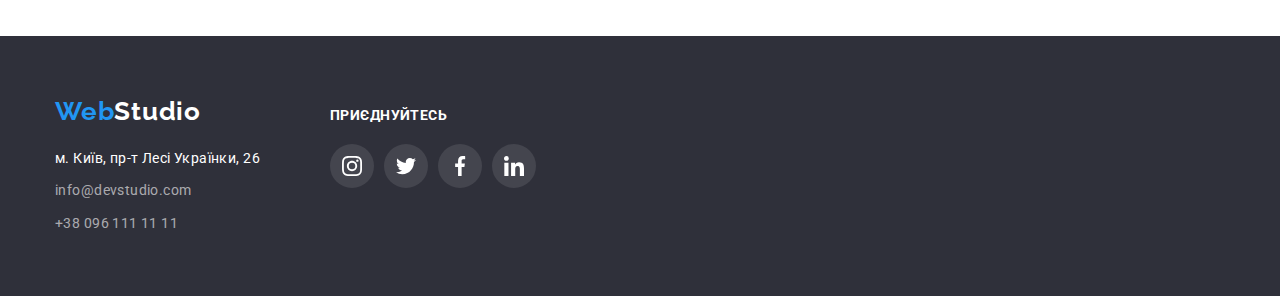
==== commit c7132421: "correction" ====
--- a/portfolio.html
+++ b/portfolio.html
@@ -28,12 +28,12 @@
                 <nav>
                     <ul class="list container-navigation">
                         <li class="header-list">
-                            <a href="./index.html" class="list-nav current"
+                            <a href="./index.html" class="list-nav"
                                 >Студія</a
                             >
                         </li>
                         <li class="header-list">
-                            <a href="./portfolio.html" class="list-nav"
+                            <a href="./portfolio.html" class="list-nav current"
                                 >Портфоліо</a
                             >
                         </li>
--- a/css/styles.css
+++ b/css/styles.css
@@ -78,9 +78,10 @@
 .list-nav:focus {
     color: var(--accent-color);
 }
-.list-nav .current {
-    color: var(--accent-color);
-}
+.list-nav.current {
+    color: var(--accent-color);
+}
+
 
 .container-contacts {
     display: flex;
@@ -276,7 +277,7 @@
     text-align: center;
     letter-spacing: 0.03em;
     margin: 0;
-    padding-bottom: 16px;
+    margin-bottom: 16px;
 }
 .container-soc-link {
     display: flex;
